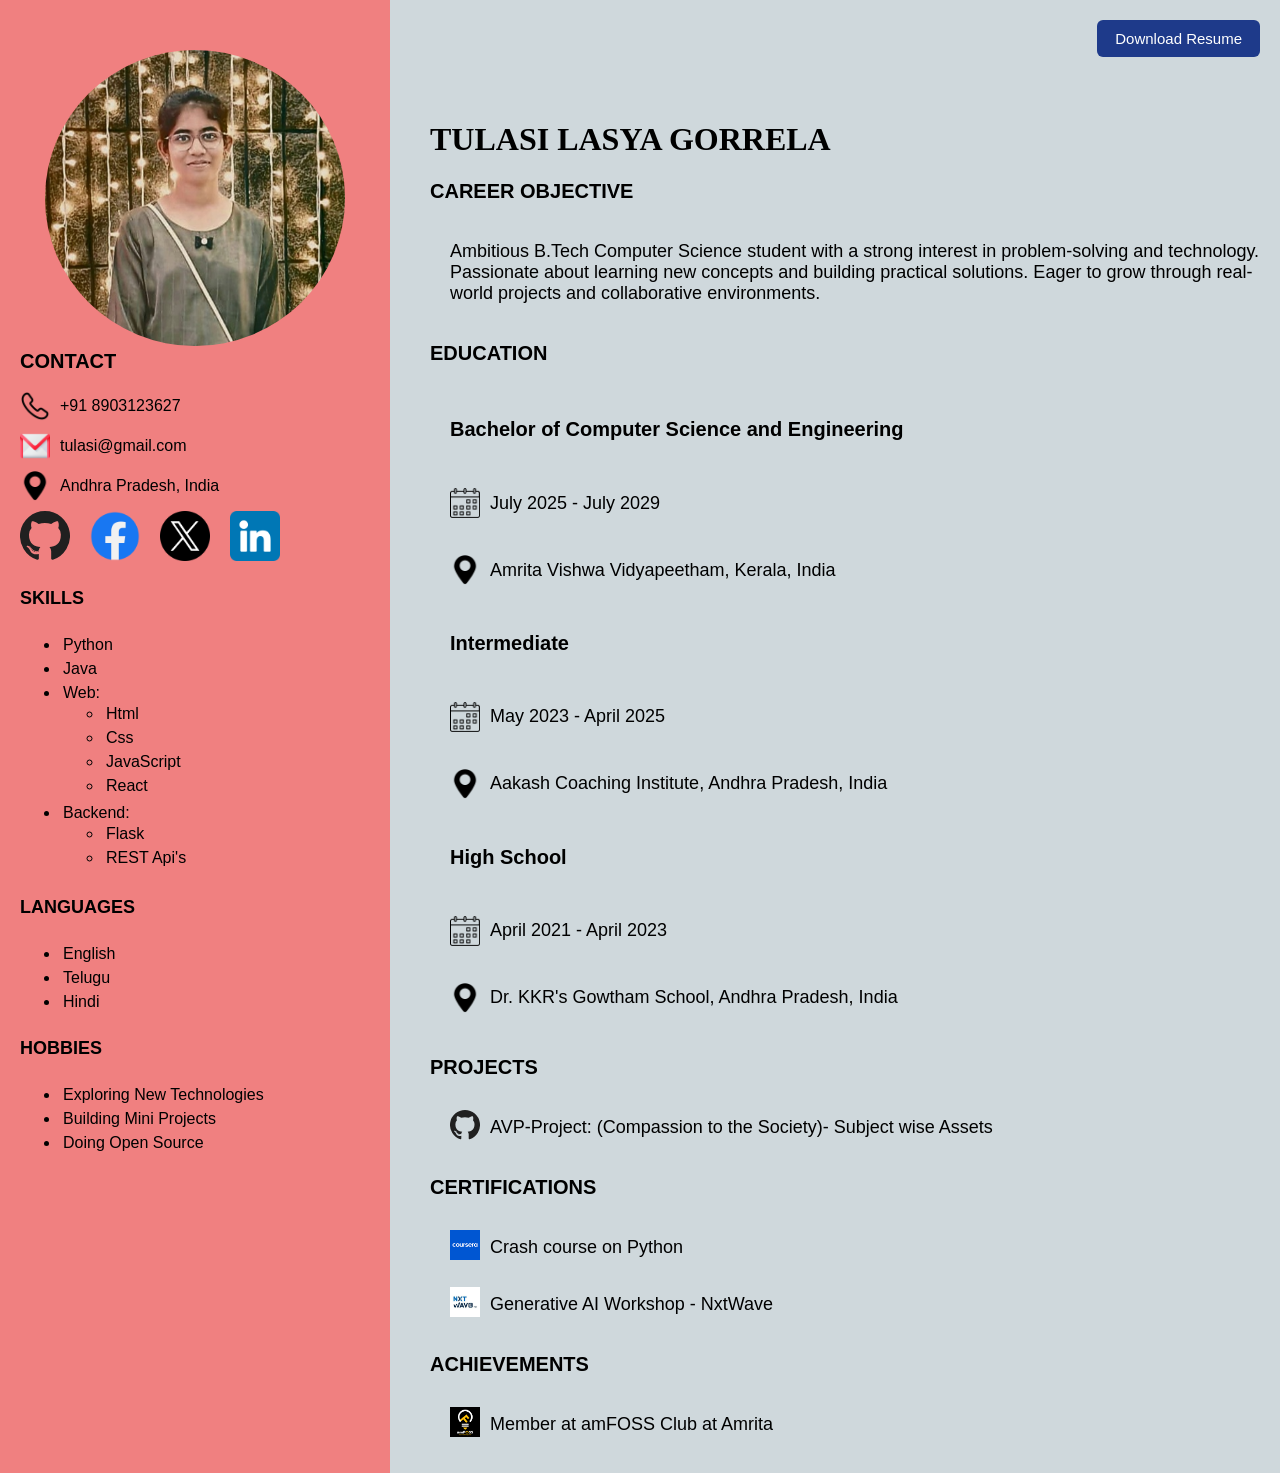
==== index.html @ ac4edabc "added download resume" ====
<!doctype html>
<html lang="en">
  <head>
    <meta charset="UTF-8" />
    <meta name="viewport" content="width=device-width, initial-scale=1.0" />
    <title>Document</title>
    <link rel="stylesheet" href="resume.css" />
  </head>
  <body>
    <a href="assets/Tulasi_Lasya_Gorrela_Resume.pdf" class="download-btn"> Download Resume </a>
    <div class="wrapper">
      <div class="profile-container">
        <div class="circle-container">
          <img class="profile-img" src="assets/image.png" alt="profile img" />
        </div>

        <h4 class="side-heading">CONTACT</h4>
        <br />
        <div class="details">
          <img src="assets/calling.png" width="30" height="30" />
          <p>+91 8903123627</p>
        </div>
        <div class="details">
          <img src="assets/gmail.png" width="30" height="30" />
          <p><a href="mailto:tulasi@gmail.com">tulasi@gmail.com</a></p>
        </div>
        <div class="details">
          <img src="assets/location.png" width="30" height="30" />
          <p>Andhra Pradesh, India</p>
        </div>
        <div class="contact-icons">
          <a href="https://github.com" target="_blank">
            <img src="assets/Orion_github.svg" width="50" height="50" />
          </a>
          <a href="https://www.facebook.com" target="_blank">
            <img src="assets/communication.png" width="50" height="50" />
          </a>
          <a href="https://x.com" target="_blank">
            <img src="assets/twitter.png" width="50" height="50" />
          </a>
          <a
            href="https://www.linkedin.com/in/tulasi-lasya-gorrela-ba954536a/"
            target="_blank"
          >
            <img src="assets/linkedin.png" width="50" height="50" />
          </a>
        </div>
        <div class="lang">
          <h4>SKILLS</h4>
          <ul>
            <li>Python</li>
            <li>Java</li>
            <li>
              Web:
              <ul>
                <li>Html</li>
                <li>Css</li>
                <li>JavaScript</li>
                <li>React</li>
              </ul>
            </li>
            <li>
              Backend:
              <ul>
                <li>Flask</li>
                <li>REST Api's</li>
              </ul>
            </li>
          </ul>
        </div>
        <div class="lang">
          <h4>LANGUAGES</h4>
          <ul>
            <li>English</li>
            <li>Telugu</li>
            <li>Hindi</li>
          </ul>
        </div>
        <div class="lang">
          <h4>HOBBIES</h4>
          <ul>
            <li>Exploring New Technologies</li>
            <li>Building Mini Projects</li>
            <li>Doing Open Source</li>
          </ul>
        </div>
      </div>
      <div class="main">
        <h1>TULASI LASYA GORRELA</h1>
        <h4 class="side-heading">CAREER OBJECTIVE</h4>
        <p class="profile-matter edu-wrap">
          Ambitious B.Tech Computer Science student with a strong interest in
          problem-solving and technology. Passionate about learning new concepts
          and building practical solutions. Eager to grow through real-world
          projects and collaborative environments.
        </p>

        <h4 class="side-heading">EDUCATION</h4>
        <div class="edu-wrap">
          <h5 class="side-head">
            Bachelor of Computer Science and Engineering
          </h5>
          <div class="edu-mat">
            <div class="edu-details">
              <img src="assets/dates.png" width="30" height="30" />
              <p>July 2025 - July 2029</p>
            </div>
            <div class="edu-details">
              <img src="assets/location.png" width="30" height="30" />
              <p>Amrita Vishwa Vidyapeetham, Kerala, India</p>
            </div>
          </div>
          <h5 class="side-head">Intermediate</h5>
          <div class="edu-mat">
            <div class="edu-details">
              <img src="assets/dates.png" width="30" height="30" />
              <p>May 2023 - April 2025</p>
            </div>
            <div class="edu-details">
              <img src="assets/location.png" width="30" height="30" />
              <p>Aakash Coaching Institute, Andhra Pradesh, India</p>
            </div>
          </div>
          <h5 class="side-head">High School</h5>
          <div class="edu-mat">
            <div class="edu-details">
              <img src="assets/dates.png" width="30" height="30" />
              <p>April 2021 - April 2023</p>
            </div>
            <div class="edu-details">
              <img src="assets/location.png" width="30" height="30" />
              <p>Dr. KKR's Gowtham School, Andhra Pradesh, India</p>
            </div>
          </div>
        </div>

        <h4 class="side-heading">PROJECTS</h4>
        <div class="edu-wrap">
          <div class="edu-details">
            <a href="https://github.com/TulasiLasya/AVP-Project" target="_blank"
              ><img src="assets/Orion_github.svg" width="30"
            /></a>
            <p>AVP-Project: (Compassion to the Society)- Subject wise Assets</p>
          </div>
        </div>

        <h4 class="side-heading">CERTIFICATIONS</h4>
        <div class="edu-wrap">
          <div class="edu-details">
            <a
              href="https://www.coursera.org/account/accomplishments/verify/LG9TZ01P80ID"
              target="_blank"
              ><img src="assets/coursera.png" width="30"
            /></a>
            <p>Crash course on Python</p>
          </div>
          <div class="edu-details">
            <a
              href="https://www.linkedin.com/feed/update/urn:li:activity:7409585085257117696/"
              ><img src="assets/nxtwave.jpeg" width="30"
            /></a>
            <p>Generative AI Workshop - NxtWave</p>
          </div>
        </div>

        <h4 class="side-heading">ACHIEVEMENTS</h4>
        <div class="edu-wrap">
        <div class="edu-details">
          <a><img src="assets/amfoss.png" width="30" /></a>
          <p>Member at amFOSS Club at Amrita</p>
          </div>
        </div>
      </div>
    </div>
  </body>
</html>
---- resume.css ----
body {
  margin: 0;
}
.profile-container {
  padding: 20px;
  display: flex;
  flex-direction: column;
  background-color: lightcoral;
  width: 350px;
  max-height: value;
}

.profile-img {
  margin-top: 30px;
  margin-right: auto;
  margin-left: auto;
  width: 300px;
  border-radius: 50%;
  align-self: center;
  padding-right: 25px;
  padding-left: 25px;
}
@media screen and (max-width: 768px) {
  .profile-container {
    width: 90%;
    max-width: 400px;
    margin: 0 auto;
  }

  .profile-container img {
    width: 100%;
    max-width: 300px;
    aspect-ratio: 1/1;
    border-radius: 50%;
    object-fit: cover;
    align-self: center;
    /* padding: 20px; */
  }
}
/* 
.wrapper{
flex-direction:column;
align-items:center;
}

.profile-container{
width:90%;
}

.main{
padding:20px;
} */
.contact-icons {
  display: flex;
  gap: 20px;
}

.side-heading {
  margin: 0px;
  font-size: 20px;
  font-family: arial;
  font-weight: 600;
}

.profile-matter {
  font-family: Arial;
  font-size: 18px;
}
.details {
  display: flex;
  align-items: center;
  margin-bottom: 10px;
  gap: 10px;
}
.details p {
  margin: 0px;
  font-family: arial;
  font-size: 16px;
}
.details p a {
  font-weight: 500;
  font-family: arial;
  text-decoration: none;
  color: black;
  display: block;
}
.lang {
  display: flex;
  margin: 0;
  flex-direction: column;
  font-family: arial;
  font-size: 18px;
}
.lang ul {
  margin: 0;
}
.lang li {
  padding: 3px;
  font-size: 16px;
}

.wrapper {
  display: flex;
  flex-direction: row;
  min-height: 100vh;
  gap: 40px;
  background-color: #cfd8dc;
}
.main {
  padding-top: 100px;
}

.edu-details{
  display: flex;
  flex-direction: row;
  gap:10px;
  align-items: center;
  margin: 0;
  font-size: 18px;
  font-family: arial;
  justify-content:flex-start;
}

.edu-mat{
  display: flex;
  margin-bottom: 10px;
  gap: 10px;
  flex-direction: column;
}

.side-head{
  font-family: arial;
  font-size: 20px;

}

.edu-wrap{
  padding: 20px;
}

.download-btn{
  position:absolute;
  top: 20px;
  right: 20px;
  background-color: #1E3A8A;
  color: white;
  padding: 10px 18px;
  text-decoration: none;
  border-radius: 6px;
  font-family: Arial;
  font-size: 15px;
}

.download-btn:hover{
  background-color: #2563EB;
}
/* .circle-container{
    width:200px;
    height: 200px;
    border-radius: 50%;
    overflow: hidden;
    background-color: white;
} */

/* .circle-container img{

    width: 100%;
    height: 100%;
    object-fit:fill;
    object-position: center;
} */
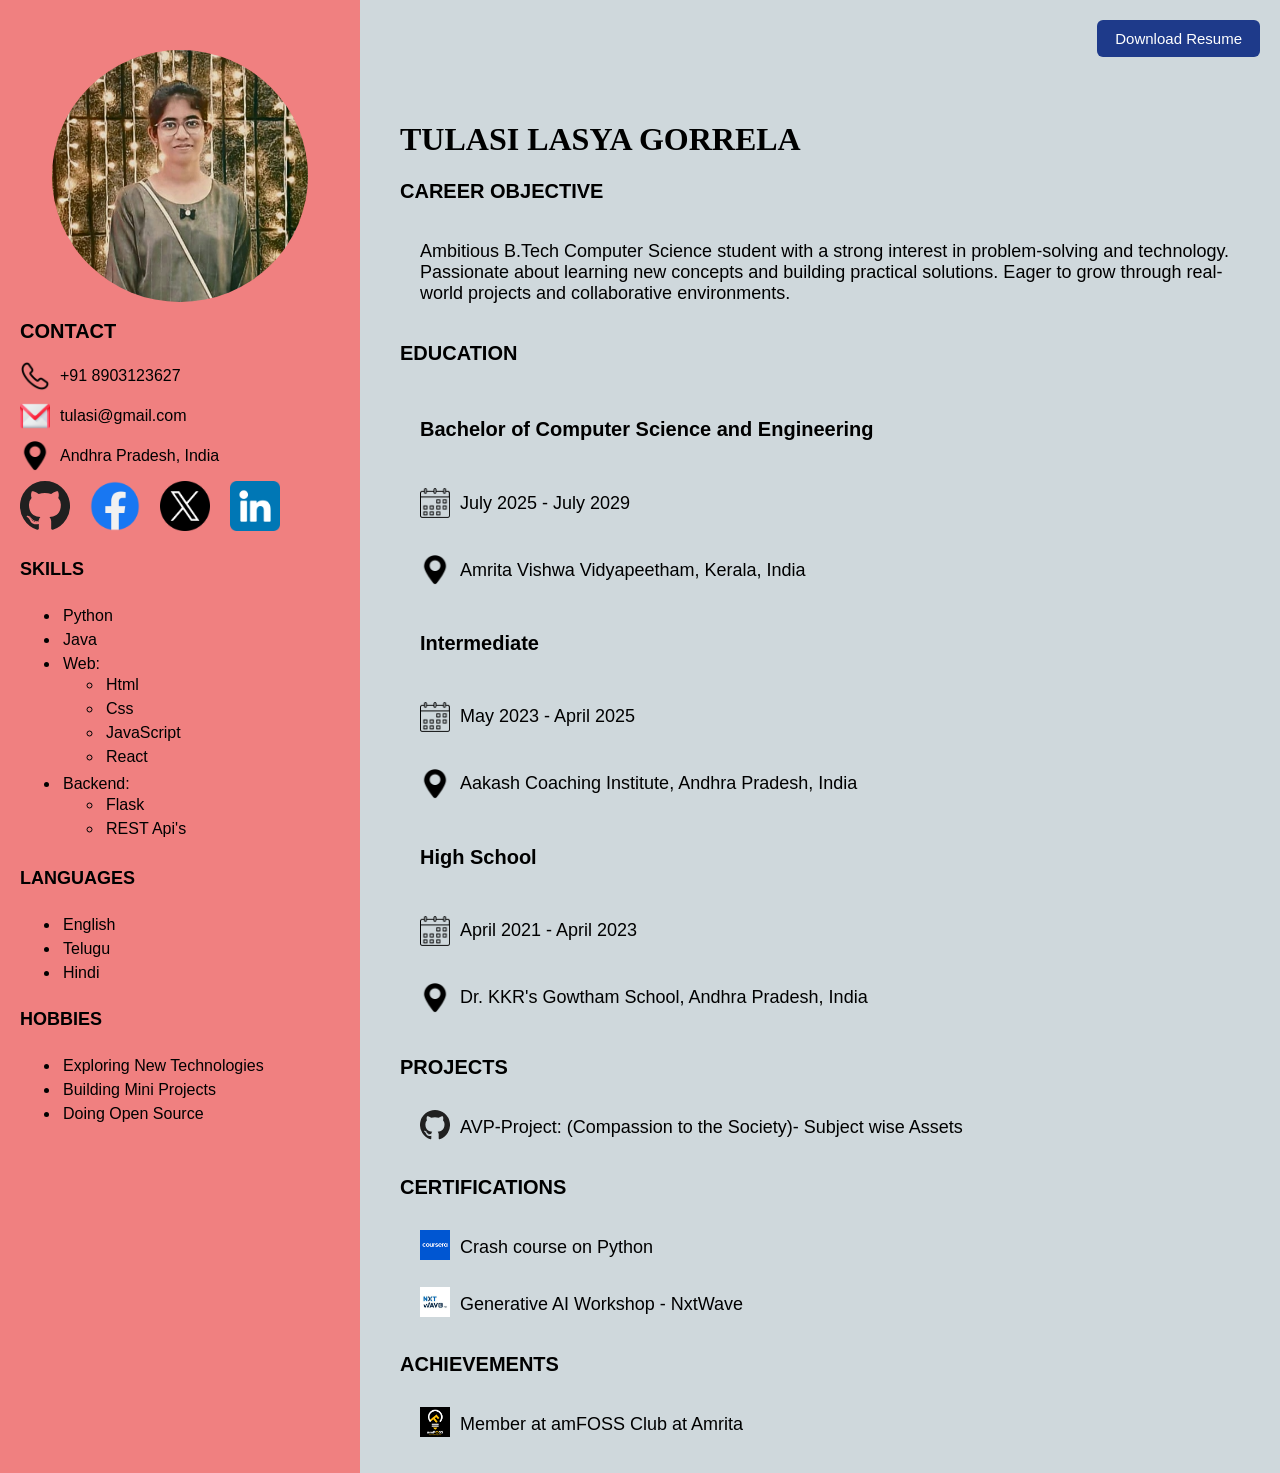
==== commit 80a72530: "made responsive" ====
--- a/index.html
+++ b/index.html
@@ -3,17 +3,20 @@
   <head>
     <meta charset="UTF-8" />
     <meta name="viewport" content="width=device-width, initial-scale=1.0" />
-    <title>Document</title>
+    <title>Tulasi Lasya Resume</title>
     <link rel="stylesheet" href="resume.css" />
   </head>
   <body>
-    <a href="assets/Tulasi_Lasya_Gorrela_Resume.pdf" class="download-btn"> Download Resume </a>
+    <a href="assets/Tulasi_Lasya_Gorrela_Resume.pdf" class="download-btn">
+      Download Resume
+    </a>
     <div class="wrapper">
       <div class="profile-container">
         <div class="circle-container">
           <img class="profile-img" src="assets/image.png" alt="profile img" />
         </div>
-
+        <h2 class="name-mobile">TULASI LASYA GORRELA</h2>
+        <br>
         <h4 class="side-heading">CONTACT</h4>
         <br />
         <div class="details">
@@ -86,7 +89,7 @@
         </div>
       </div>
       <div class="main">
-        <h1>TULASI LASYA GORRELA</h1>
+        <h1 class="name-desktop">TULASI LASYA GORRELA</h1>
         <h4 class="side-heading">CAREER OBJECTIVE</h4>
         <p class="profile-matter edu-wrap">
           Ambitious B.Tech Computer Science student with a strong interest in
@@ -165,9 +168,9 @@
 
         <h4 class="side-heading">ACHIEVEMENTS</h4>
         <div class="edu-wrap">
-        <div class="edu-details">
-          <a><img src="assets/amfoss.png" width="30" /></a>
-          <p>Member at amFOSS Club at Amrita</p>
+          <div class="edu-details">
+            <a><img src="assets/amfoss.png" width="30" /></a>
+            <p>Member at amFOSS Club at Amrita</p>
           </div>
         </div>
       </div>
--- a/resume.css
+++ b/resume.css
@@ -6,53 +6,32 @@
   display: flex;
   flex-direction: column;
   background-color: lightcoral;
-  width: 350px;
+  width: 25%;
   max-height: value;
+  min-width: 260px;
+  max-width: 320px;
 }
 
 .profile-img {
   margin-top: 30px;
-  margin-right: auto;
-  margin-left: auto;
-  width: 300px;
+  width: 80%;
+  max-width: 260px;
   border-radius: 50%;
   align-self: center;
-  padding-right: 25px;
-  padding-left: 25px;
-}
-@media screen and (max-width: 768px) {
-  .profile-container {
-    width: 90%;
-    max-width: 400px;
-    margin: 0 auto;
-  }
-
-  .profile-container img {
-    width: 100%;
-    max-width: 300px;
-    aspect-ratio: 1/1;
-    border-radius: 50%;
-    object-fit: cover;
-    align-self: center;
-    /* padding: 20px; */
-  }
-}
-/* 
-.wrapper{
-flex-direction:column;
-align-items:center;
+  display: block;
+  margin-left: auto;
+  margin-right: auto;
 }
 
-.profile-container{
-width:90%;
+.circle-container {
+  display: flex;
+  justify-content: center;
 }
 
-.main{
-padding:20px;
-} */
 .contact-icons {
   display: flex;
   gap: 20px;
+  flex-wrap: wrap;
 }
 
 .side-heading {
@@ -107,42 +86,43 @@
   background-color: #cfd8dc;
 }
 .main {
+  flex: 1;
+  padding-right: 20px;
   padding-top: 100px;
 }
 
-.edu-details{
+.edu-details {
   display: flex;
   flex-direction: row;
-  gap:10px;
+  gap: 10px;
   align-items: center;
   margin: 0;
   font-size: 18px;
   font-family: arial;
-  justify-content:flex-start;
+  justify-content: flex-start;
 }
 
-.edu-mat{
+.edu-mat {
   display: flex;
   margin-bottom: 10px;
   gap: 10px;
   flex-direction: column;
 }
 
-.side-head{
+.side-head {
   font-family: arial;
   font-size: 20px;
-
 }
 
-.edu-wrap{
+.edu-wrap {
   padding: 20px;
 }
 
-.download-btn{
-  position:absolute;
+.download-btn {
+  position: absolute;
   top: 20px;
   right: 20px;
-  background-color: #1E3A8A;
+  background-color: #1e3a8a;
   color: white;
   padding: 10px 18px;
   text-decoration: none;
@@ -151,21 +131,47 @@
   font-size: 15px;
 }
 
-.download-btn:hover{
-  background-color: #2563EB;
+.download-btn:hover {
+  background-color: #2563eb;
 }
-/* .circle-container{
-    width:200px;
-    height: 200px;
-    border-radius: 50%;
-    overflow: hidden;
-    background-color: white;
-} */
 
-/* .circle-container img{
+.name-mobile {
+  display: none;
+}
 
-    width: 100%;
-    height: 100%;
-    object-fit:fill;
-    object-position: center;
-} */
+.name-desktop {
+  display: block;
+}
+@media screen and (max-width: 768px) {
+  .download-btn {
+    font-size: 13px;
+    padding: 8px 14px;
+  }
+  .wrapper {
+    flex-direction: column;
+    gap: 20px;
+  }
+  .main {
+    padding: 20px;
+    padding-top: 80px;
+  }
+  .profile-container {
+    width: 90%;
+    max-width: 400px;
+    margin: 0 auto;
+  }
+  .name-desktop {
+    display: none;
+  }
+
+  .name-mobile {
+    display: block;
+    text-align: center;
+    font-size: 22px;
+    margin-top: 10px;
+  }
+}
+img {
+  max-width: 100%;
+  height: auto;
+}
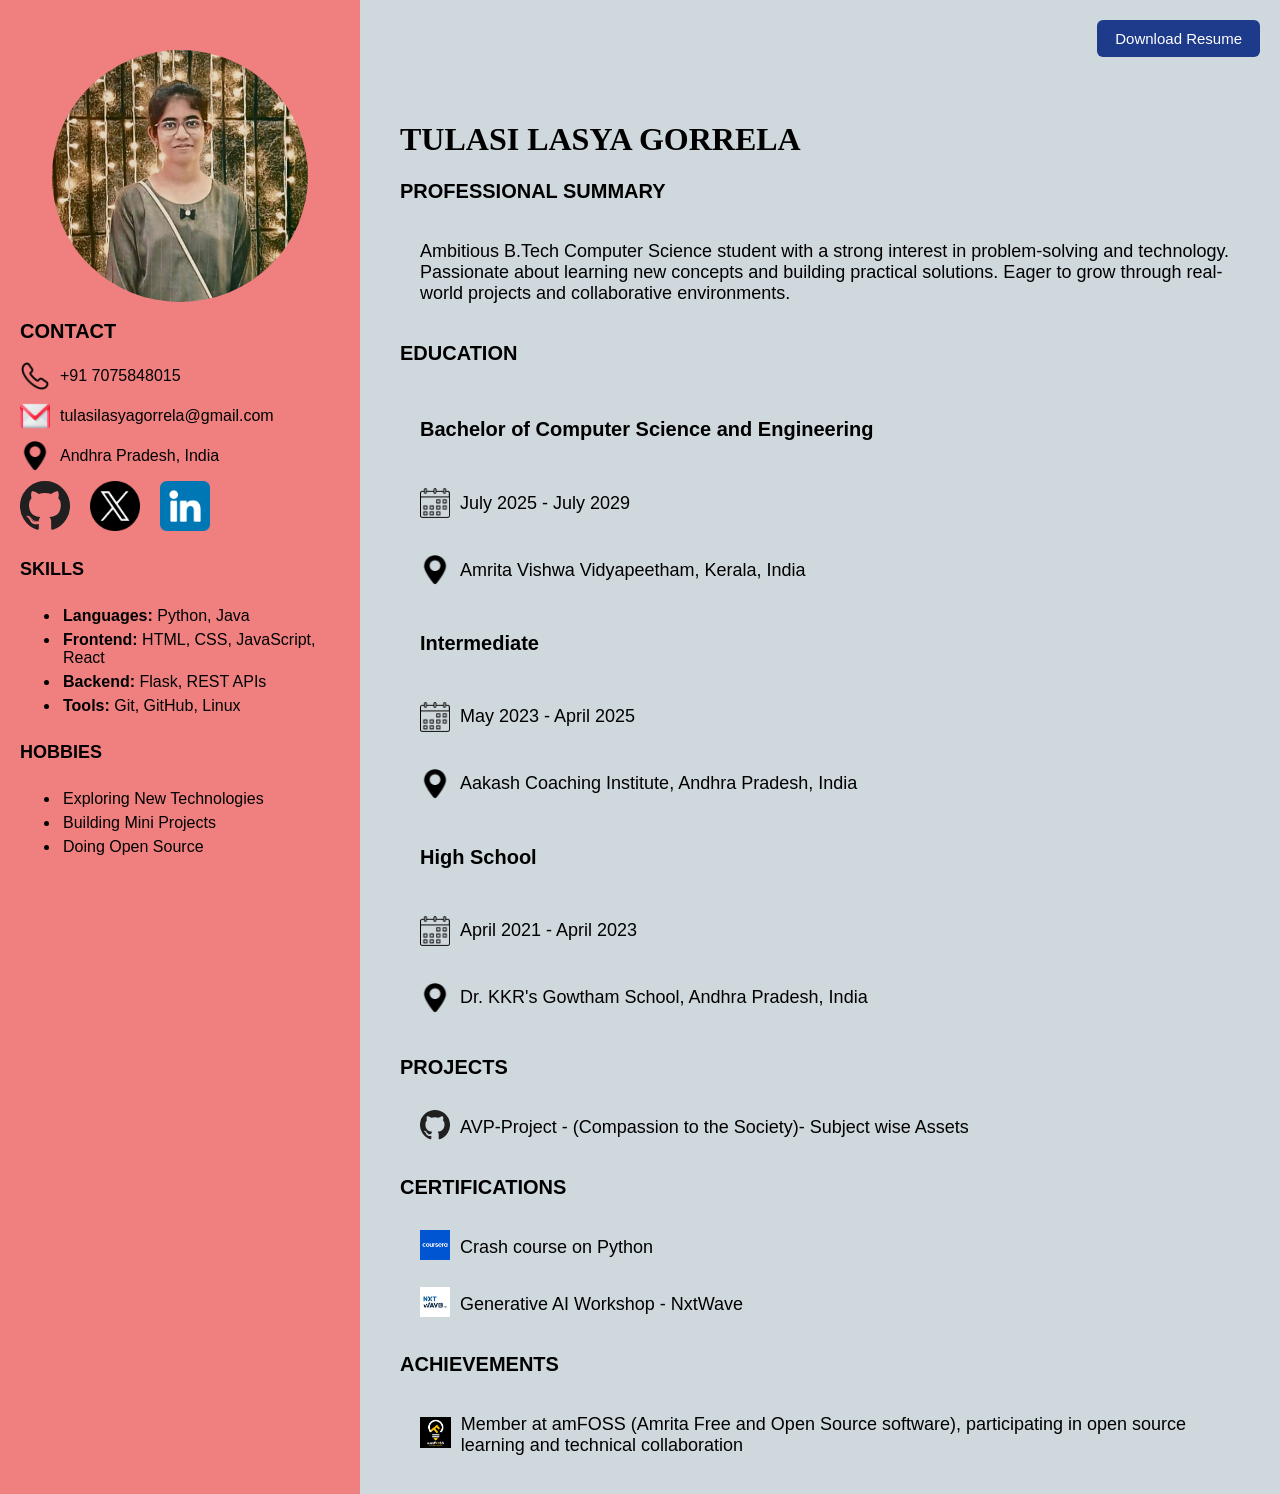
==== commit 3e86325e: "added details" ====
--- a/index.html
+++ b/index.html
@@ -16,29 +16,33 @@
           <img class="profile-img" src="assets/image.png" alt="profile img" />
         </div>
         <h2 class="name-mobile">TULASI LASYA GORRELA</h2>
-        <br>
+        <br />
         <h4 class="side-heading">CONTACT</h4>
         <br />
         <div class="details">
           <img src="assets/calling.png" width="30" height="30" />
-          <p>+91 8903123627</p>
+          <p>+91 7075848015</p>
         </div>
         <div class="details">
           <img src="assets/gmail.png" width="30" height="30" />
-          <p><a href="mailto:tulasi@gmail.com">tulasi@gmail.com</a></p>
+          <p>
+            <a href="mailto:tulasilasyagorrela@gmail.com"
+              >tulasilasyagorrela@gmail.com</a
+            >
+          </p>
         </div>
         <div class="details">
           <img src="assets/location.png" width="30" height="30" />
           <p>Andhra Pradesh, India</p>
         </div>
         <div class="contact-icons">
-          <a href="https://github.com" target="_blank">
+          <a href="https://github.com/TulasiLasya" target="_blank">
             <img src="assets/Orion_github.svg" width="50" height="50" />
           </a>
-          <a href="https://www.facebook.com" target="_blank">
+          <!-- <a href="https://www.facebook.com" target="_blank">
             <img src="assets/communication.png" width="50" height="50" />
-          </a>
-          <a href="https://x.com" target="_blank">
+          </a> -->
+          <a href="https://x.com/TulasiLasya301" target="_blank">
             <img src="assets/twitter.png" width="50" height="50" />
           </a>
           <a
@@ -49,7 +53,7 @@
           </a>
         </div>
         <div class="lang">
-          <h4>SKILLS</h4>
+          <!-- <h4>SKILLS</h4>
           <ul>
             <li>Python</li>
             <li>Java</li>
@@ -77,6 +81,14 @@
             <li>English</li>
             <li>Telugu</li>
             <li>Hindi</li>
+          </ul> -->
+          <h4>SKILLS</h4>
+
+          <ul>
+            <li><strong>Languages:</strong> Python, Java</li>
+            <li><strong>Frontend:</strong> HTML, CSS, JavaScript, React</li>
+            <li><strong>Backend:</strong> Flask, REST APIs</li>
+            <li><strong>Tools:</strong> Git, GitHub, Linux</li>
           </ul>
         </div>
         <div class="lang">
@@ -90,13 +102,17 @@
       </div>
       <div class="main">
         <h1 class="name-desktop">TULASI LASYA GORRELA</h1>
-        <h4 class="side-heading">CAREER OBJECTIVE</h4>
+        <h4 class="side-heading">PROFESSIONAL SUMMARY</h4>
         <p class="profile-matter edu-wrap">
           Ambitious B.Tech Computer Science student with a strong interest in
           problem-solving and technology. Passionate about learning new concepts
           and building practical solutions. Eager to grow through real-world
           projects and collaborative environments.
         </p>
+        <!-- Computer Science undergraduate at Amrita Vishwa Vidyapeetham with
+interests in software development, open source, and web technologies.
+Skilled in Python, Java, and JavaScript with experience building web
+applications and collaborating in technical communities. -->
 
         <h4 class="side-heading">EDUCATION</h4>
         <div class="edu-wrap">
@@ -143,7 +159,7 @@
             <a href="https://github.com/TulasiLasya/AVP-Project" target="_blank"
               ><img src="assets/Orion_github.svg" width="30"
             /></a>
-            <p>AVP-Project: (Compassion to the Society)- Subject wise Assets</p>
+            <p>AVP-Project - (Compassion to the Society)- Subject wise Assets</p>
           </div>
         </div>
 
@@ -169,8 +185,8 @@
         <h4 class="side-heading">ACHIEVEMENTS</h4>
         <div class="edu-wrap">
           <div class="edu-details">
-            <a><img src="assets/amfoss.png" width="30" /></a>
-            <p>Member at amFOSS Club at Amrita</p>
+            <a><img src="assets/amfoss.png" width="40" /></a>
+            <p>Member at amFOSS (Amrita Free and Open Source software), participating in open source learning and technical collaboration</p>
           </div>
         </div>
       </div>
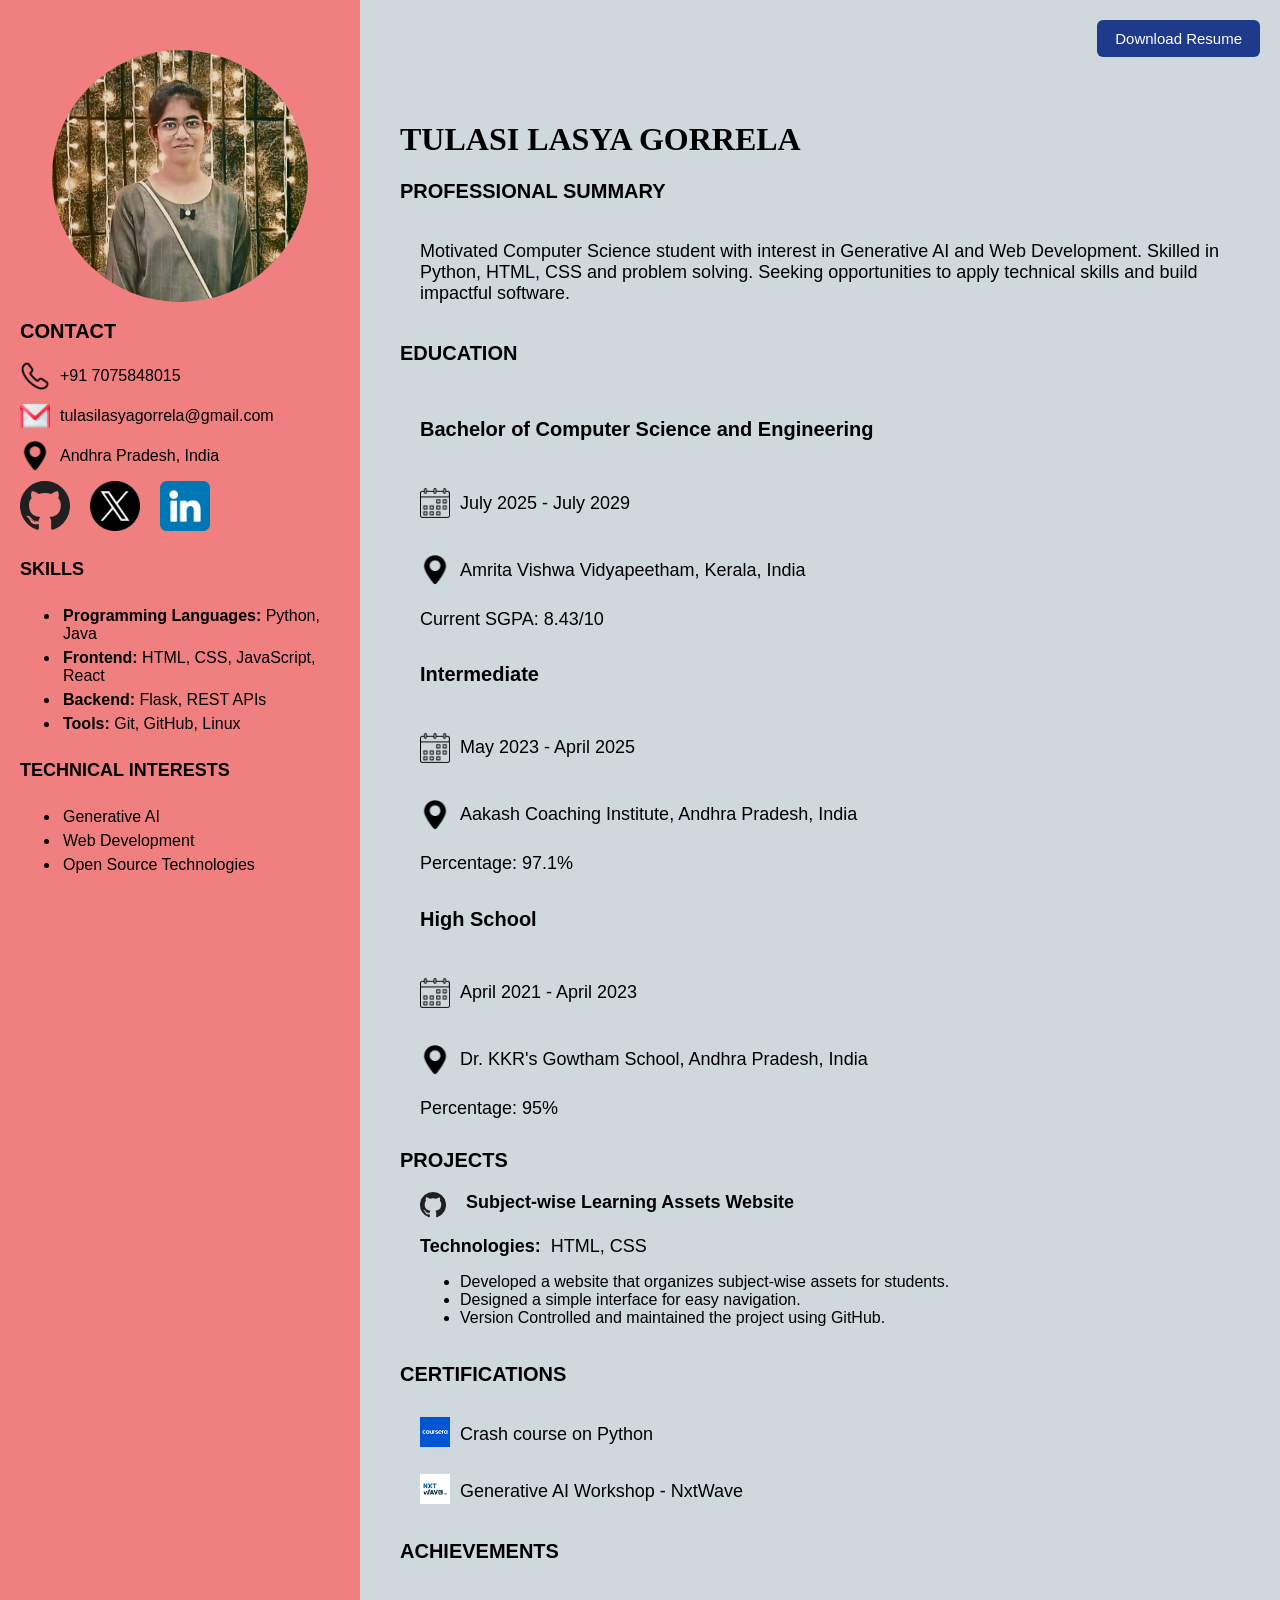
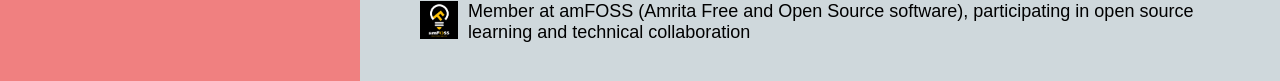
==== commit 90e17fd1: "made changes in project and css" ====
--- a/index.html
+++ b/index.html
@@ -7,7 +7,7 @@
     <link rel="stylesheet" href="resume.css" />
   </head>
   <body>
-    <a href="assets/Tulasi_Lasya_Gorrela_Resume.pdf" class="download-btn">
+    <a href="assets/Tulasi Lasya Resume.pdf" class="download-btn">
       Download Resume
     </a>
     <div class="wrapper">
@@ -53,50 +53,21 @@
           </a>
         </div>
         <div class="lang">
-          <!-- <h4>SKILLS</h4>
-          <ul>
-            <li>Python</li>
-            <li>Java</li>
-            <li>
-              Web:
-              <ul>
-                <li>Html</li>
-                <li>Css</li>
-                <li>JavaScript</li>
-                <li>React</li>
-              </ul>
-            </li>
-            <li>
-              Backend:
-              <ul>
-                <li>Flask</li>
-                <li>REST Api's</li>
-              </ul>
-            </li>
-          </ul>
-        </div>
-        <div class="lang">
-          <h4>LANGUAGES</h4>
-          <ul>
-            <li>English</li>
-            <li>Telugu</li>
-            <li>Hindi</li>
-          </ul> -->
           <h4>SKILLS</h4>
 
           <ul>
-            <li><strong>Languages:</strong> Python, Java</li>
+            <li><strong>Programming Languages:</strong> Python, Java</li>
             <li><strong>Frontend:</strong> HTML, CSS, JavaScript, React</li>
             <li><strong>Backend:</strong> Flask, REST APIs</li>
             <li><strong>Tools:</strong> Git, GitHub, Linux</li>
           </ul>
         </div>
         <div class="lang">
-          <h4>HOBBIES</h4>
+          <h4>TECHNICAL INTERESTS</h4>
           <ul>
-            <li>Exploring New Technologies</li>
-            <li>Building Mini Projects</li>
-            <li>Doing Open Source</li>
+            <li>Generative AI</li>
+            <li>Web Development</li>
+            <li>Open Source Technologies</li>
           </ul>
         </div>
       </div>
@@ -104,10 +75,10 @@
         <h1 class="name-desktop">TULASI LASYA GORRELA</h1>
         <h4 class="side-heading">PROFESSIONAL SUMMARY</h4>
         <p class="profile-matter edu-wrap">
-          Ambitious B.Tech Computer Science student with a strong interest in
-          problem-solving and technology. Passionate about learning new concepts
-          and building practical solutions. Eager to grow through real-world
-          projects and collaborative environments.
+          Motivated Computer Science student with interest in Generative AI and
+          Web Development. Skilled in Python, HTML, CSS and problem solving.
+          Seeking opportunities to apply technical skills and build impactful
+          software.
         </p>
         <!-- Computer Science undergraduate at Amrita Vishwa Vidyapeetham with
 interests in software development, open source, and web technologies.
@@ -128,6 +99,7 @@
               <img src="assets/location.png" width="30" height="30" />
               <p>Amrita Vishwa Vidyapeetham, Kerala, India</p>
             </div>
+            <p class="edu-details">Current SGPA: 8.43/10</p>
           </div>
           <h5 class="side-head">Intermediate</h5>
           <div class="edu-mat">
@@ -139,6 +111,7 @@
               <img src="assets/location.png" width="30" height="30" />
               <p>Aakash Coaching Institute, Andhra Pradesh, India</p>
             </div>
+            <p class="edu-details">Percentage: 97.1%</p>
           </div>
           <h5 class="side-head">High School</h5>
           <div class="edu-mat">
@@ -150,17 +123,35 @@
               <img src="assets/location.png" width="30" height="30" />
               <p>Dr. KKR's Gowtham School, Andhra Pradesh, India</p>
             </div>
+            <p class="edu-details">Percentage: 95%</p>
           </div>
         </div>
 
         <h4 class="side-heading">PROJECTS</h4>
+
         <div class="edu-wrap">
-          <div class="edu-details">
-            <a href="https://github.com/TulasiLasya/AVP-Project" target="_blank"
-              ><img src="assets/Orion_github.svg" width="30"
-            /></a>
-            <p>AVP-Project - (Compassion to the Society)- Subject wise Assets</p>
+          <div class="proj-details">
+            <a
+              href="https://github.com/TulasiLasya/AVP-Project"
+              target="_blank"
+            >
+              <img src="assets/Orion_github.svg" width="26" />Subject-wise
+              Learning Assets Website
+            </a>
           </div>
+          <br />
+          <p class="project-tech edu-details">
+            <strong>Technologies:</strong> HTML, CSS
+          </p>
+
+          <ul class="proj-ul">
+            <li>
+              Developed a website that organizes subject-wise assets for
+              students.
+            </li>
+            <li>Designed a simple interface for easy navigation.</li>
+            <li>Version Controlled and maintained the project using GitHub.</li>
+          </ul>
         </div>
 
         <h4 class="side-heading">CERTIFICATIONS</h4>
@@ -185,8 +176,11 @@
         <h4 class="side-heading">ACHIEVEMENTS</h4>
         <div class="edu-wrap">
           <div class="edu-details">
-            <a><img src="assets/amfoss.png" width="40" /></a>
-            <p>Member at amFOSS (Amrita Free and Open Source software), participating in open source learning and technical collaboration</p>
+            <a><img src="assets/amfoss.png" width="50" /></a>
+            <p>
+              Member at amFOSS (Amrita Free and Open Source software),
+              participating in open source learning and technical collaboration
+            </p>
           </div>
         </div>
       </div>
--- a/resume.css
+++ b/resume.css
@@ -1,177 +1,233 @@
-body {
-  margin: 0;
-}
-.profile-container {
-  padding: 20px;
-  display: flex;
-  flex-direction: column;
-  background-color: lightcoral;
-  width: 25%;
-  max-height: value;
-  min-width: 260px;
-  max-width: 320px;
-}
-
-.profile-img {
-  margin-top: 30px;
-  width: 80%;
-  max-width: 260px;
-  border-radius: 50%;
-  align-self: center;
-  display: block;
-  margin-left: auto;
-  margin-right: auto;
-}
-
-.circle-container {
-  display: flex;
-  justify-content: center;
-}
-
-.contact-icons {
-  display: flex;
-  gap: 20px;
-  flex-wrap: wrap;
-}
-
-.side-heading {
-  margin: 0px;
-  font-size: 20px;
-  font-family: arial;
-  font-weight: 600;
-}
-
-.profile-matter {
-  font-family: Arial;
-  font-size: 18px;
-}
-.details {
-  display: flex;
-  align-items: center;
-  margin-bottom: 10px;
-  gap: 10px;
-}
-.details p {
-  margin: 0px;
-  font-family: arial;
-  font-size: 16px;
-}
-.details p a {
-  font-weight: 500;
-  font-family: arial;
-  text-decoration: none;
-  color: black;
-  display: block;
-}
-.lang {
-  display: flex;
-  margin: 0;
-  flex-direction: column;
-  font-family: arial;
-  font-size: 18px;
-}
-.lang ul {
-  margin: 0;
-}
-.lang li {
-  padding: 3px;
-  font-size: 16px;
-}
-
-.wrapper {
-  display: flex;
-  flex-direction: row;
-  min-height: 100vh;
-  gap: 40px;
-  background-color: #cfd8dc;
-}
-.main {
-  flex: 1;
-  padding-right: 20px;
-  padding-top: 100px;
-}
-
-.edu-details {
-  display: flex;
-  flex-direction: row;
-  gap: 10px;
-  align-items: center;
-  margin: 0;
-  font-size: 18px;
-  font-family: arial;
-  justify-content: flex-start;
-}
-
-.edu-mat {
-  display: flex;
-  margin-bottom: 10px;
-  gap: 10px;
-  flex-direction: column;
-}
-
-.side-head {
-  font-family: arial;
-  font-size: 20px;
-}
-
-.edu-wrap {
-  padding: 20px;
-}
-
-.download-btn {
-  position: absolute;
-  top: 20px;
-  right: 20px;
-  background-color: #1e3a8a;
-  color: white;
-  padding: 10px 18px;
-  text-decoration: none;
-  border-radius: 6px;
-  font-family: Arial;
-  font-size: 15px;
-}
-
-.download-btn:hover {
-  background-color: #2563eb;
-}
-
-.name-mobile {
-  display: none;
-}
-
-.name-desktop {
-  display: block;
-}
-@media screen and (max-width: 768px) {
-  .download-btn {
-    font-size: 13px;
-    padding: 8px 14px;
-  }
-  .wrapper {
-    flex-direction: column;
-    gap: 20px;
-  }
-  .main {
-    padding: 20px;
-    padding-top: 80px;
-  }
-  .profile-container {
-    width: 90%;
-    max-width: 400px;
-    margin: 0 auto;
-  }
-  .name-desktop {
-    display: none;
-  }
-
-  .name-mobile {
-    display: block;
-    text-align: center;
-    font-size: 22px;
-    margin-top: 10px;
-  }
-}
-img {
-  max-width: 100%;
-  height: auto;
-}
+body{
+  margin:0;
+}
+
+/* layout */
+
+.wrapper{
+  display:flex;
+  flex-direction:row;
+  min-height:100vh;
+  gap:40px;
+  background-color:#cfd8dc;
+}
+
+.main{
+  flex:1;
+  padding-right:20px;
+  padding-top:100px;
+}
+
+/* profile section */
+
+.profile-container{
+  padding:20px;
+  display:flex;
+  flex-direction:column;
+  background-color:lightcoral;
+  width:25%;
+  min-width:260px;
+  max-width:320px;
+  max-height:none;
+}
+
+.circle-container{
+  display:flex;
+  justify-content:center;
+}
+
+.profile-img{
+  margin-top:30px;
+  width:80%;
+  max-width:260px;
+  border-radius:50%;
+  align-self:center;
+  display:block;
+  margin-left:auto;
+  margin-right:auto;
+}
+
+/* names */
+
+.name-desktop{
+  display:block;
+}
+
+.name-mobile{
+  display:none;
+}
+
+/* headings */
+
+.side-heading{
+  margin:0;
+  font-size:20px;
+  font-family:arial;
+  font-weight:600;
+}
+
+.side-head{
+  font-family:arial;
+  font-size:20px;
+}
+
+/* contact */
+
+.details{
+  display:flex;
+  align-items:center;
+  margin-bottom:10px;
+  gap:10px;
+}
+
+.details p{
+  margin:0;
+  font-family:arial;
+  font-size:16px;
+}
+
+.details p a{
+  font-weight:500;
+  font-family:arial;
+  text-decoration:none;
+  color:black;
+  display:block;
+}
+
+/* social icons */
+
+.contact-icons{
+  display:flex;
+  gap:20px;
+  flex-wrap:wrap;
+}
+
+/* skills and interests */
+
+.lang{
+  display:flex;
+  margin:0;
+  flex-direction:column;
+  font-family:arial;
+  font-size:18px;
+}
+
+.lang ul{
+  margin:0;
+}
+
+.lang li{
+  padding:3px;
+  font-size:16px;
+}
+
+/* text */
+
+.profile-matter{
+  font-family:Arial;
+  font-size:18px;
+}
+
+/* education */
+
+.edu-wrap{
+  padding:20px;
+}
+
+.edu-mat{
+  display:flex;
+  margin-bottom:10px;
+  gap:10px;
+  flex-direction:column;
+}
+
+.edu-details{
+  display:flex;
+  flex-direction:row;
+  gap:10px;
+  align-items:center;
+  margin:0;
+  font-size:18px;
+  font-family:arial;
+  justify-content:flex-start;
+}
+
+/* project */
+
+.proj-details a{
+  color:black;
+  text-decoration:none;
+  display:flex;
+  gap:20px;
+  font-family:arial;
+  font-size:18px;
+  font-weight:600;
+}
+
+.proj-ul{
+  font-family:arial;
+  font-size:16px;
+}
+
+/* download button */
+
+.download-btn{
+  position:absolute;
+  top:20px;
+  right:20px;
+  background-color:#1e3a8a;
+  color:white;
+  padding:10px 18px;
+  text-decoration:none;
+  border-radius:6px;
+  font-family:Arial;
+  font-size:15px;
+}
+
+.download-btn:hover{
+  background-color:#2563eb;
+}
+
+/* images */
+
+img{
+  max-width:100%;
+  height:auto;
+}
+
+/* responsive */
+
+@media screen and (max-width:768px){
+
+  .download-btn{
+    font-size:13px;
+    padding:8px 14px;
+  }
+
+  .wrapper{
+    flex-direction:column;
+    gap:20px;
+  }
+
+  .main{
+    padding:20px;
+    padding-top:80px;
+  }
+
+  .profile-container{
+    width:90%;
+    max-width:400px;
+    margin:0 auto;
+  }
+
+  .name-desktop{
+    display:none;
+  }
+
+  .name-mobile{
+    display:block;
+    text-align:center;
+    font-size:22px;
+    margin-top:10px;
+  }
+}
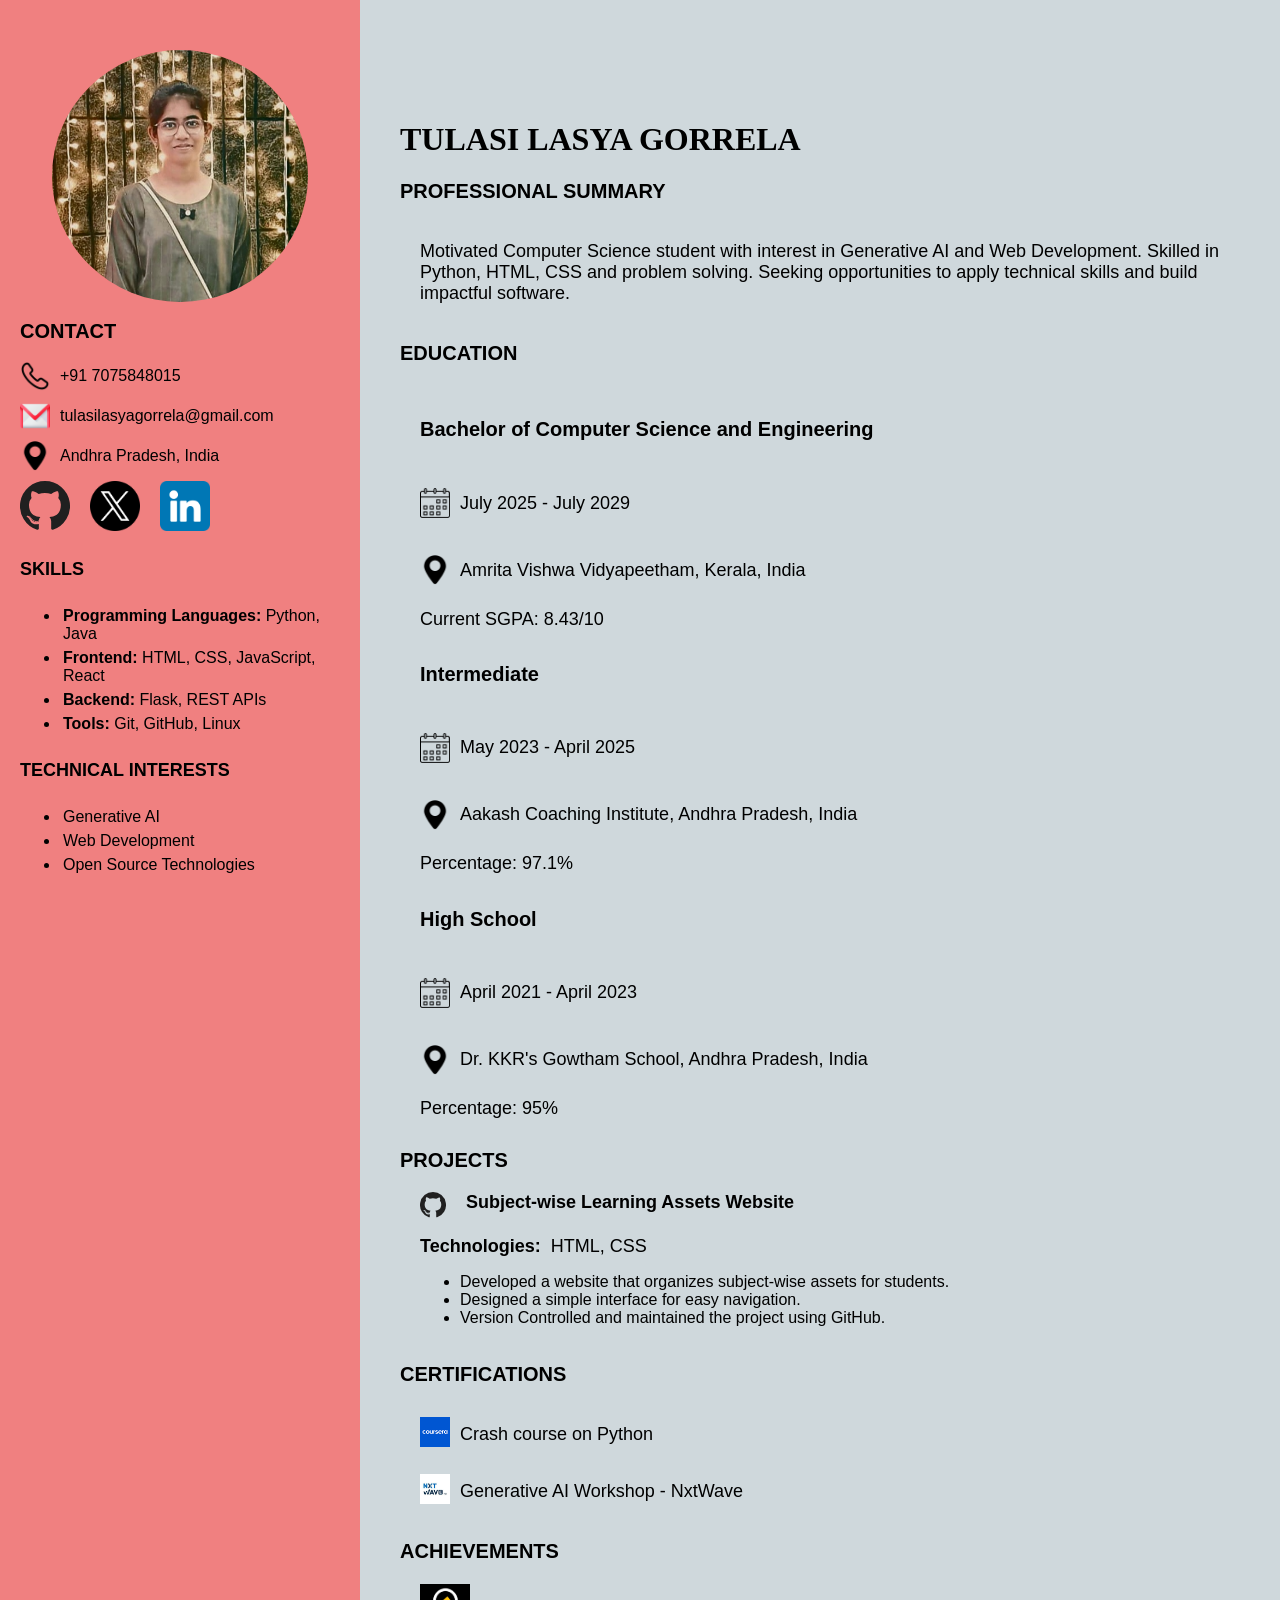
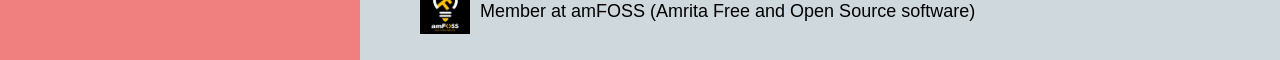
==== commit 032425eb: "removed download option" ====
--- a/index.html
+++ b/index.html
@@ -7,9 +7,6 @@
     <link rel="stylesheet" href="resume.css" />
   </head>
   <body>
-    <a href="assets/Tulasi Lasya Resume.pdf" class="download-btn">
-      Download Resume
-    </a>
     <div class="wrapper">
       <div class="profile-container">
         <div class="circle-container">
@@ -39,9 +36,6 @@
           <a href="https://github.com/TulasiLasya" target="_blank">
             <img src="assets/Orion_github.svg" width="50" height="50" />
           </a>
-          <!-- <a href="https://www.facebook.com" target="_blank">
-            <img src="assets/communication.png" width="50" height="50" />
-          </a> -->
           <a href="https://x.com/TulasiLasya301" target="_blank">
             <img src="assets/twitter.png" width="50" height="50" />
           </a>
@@ -80,10 +74,6 @@
           Seeking opportunities to apply technical skills and build impactful
           software.
         </p>
-        <!-- Computer Science undergraduate at Amrita Vishwa Vidyapeetham with
-interests in software development, open source, and web technologies.
-Skilled in Python, Java, and JavaScript with experience building web
-applications and collaborating in technical communities. -->
 
         <h4 class="side-heading">EDUCATION</h4>
         <div class="edu-wrap">
@@ -178,8 +168,7 @@
           <div class="edu-details">
             <a><img src="assets/amfoss.png" width="50" /></a>
             <p>
-              Member at amFOSS (Amrita Free and Open Source software),
-              participating in open source learning and technical collaboration
+              Member at amFOSS (Amrita Free and Open Source software)
             </p>
           </div>
         </div>
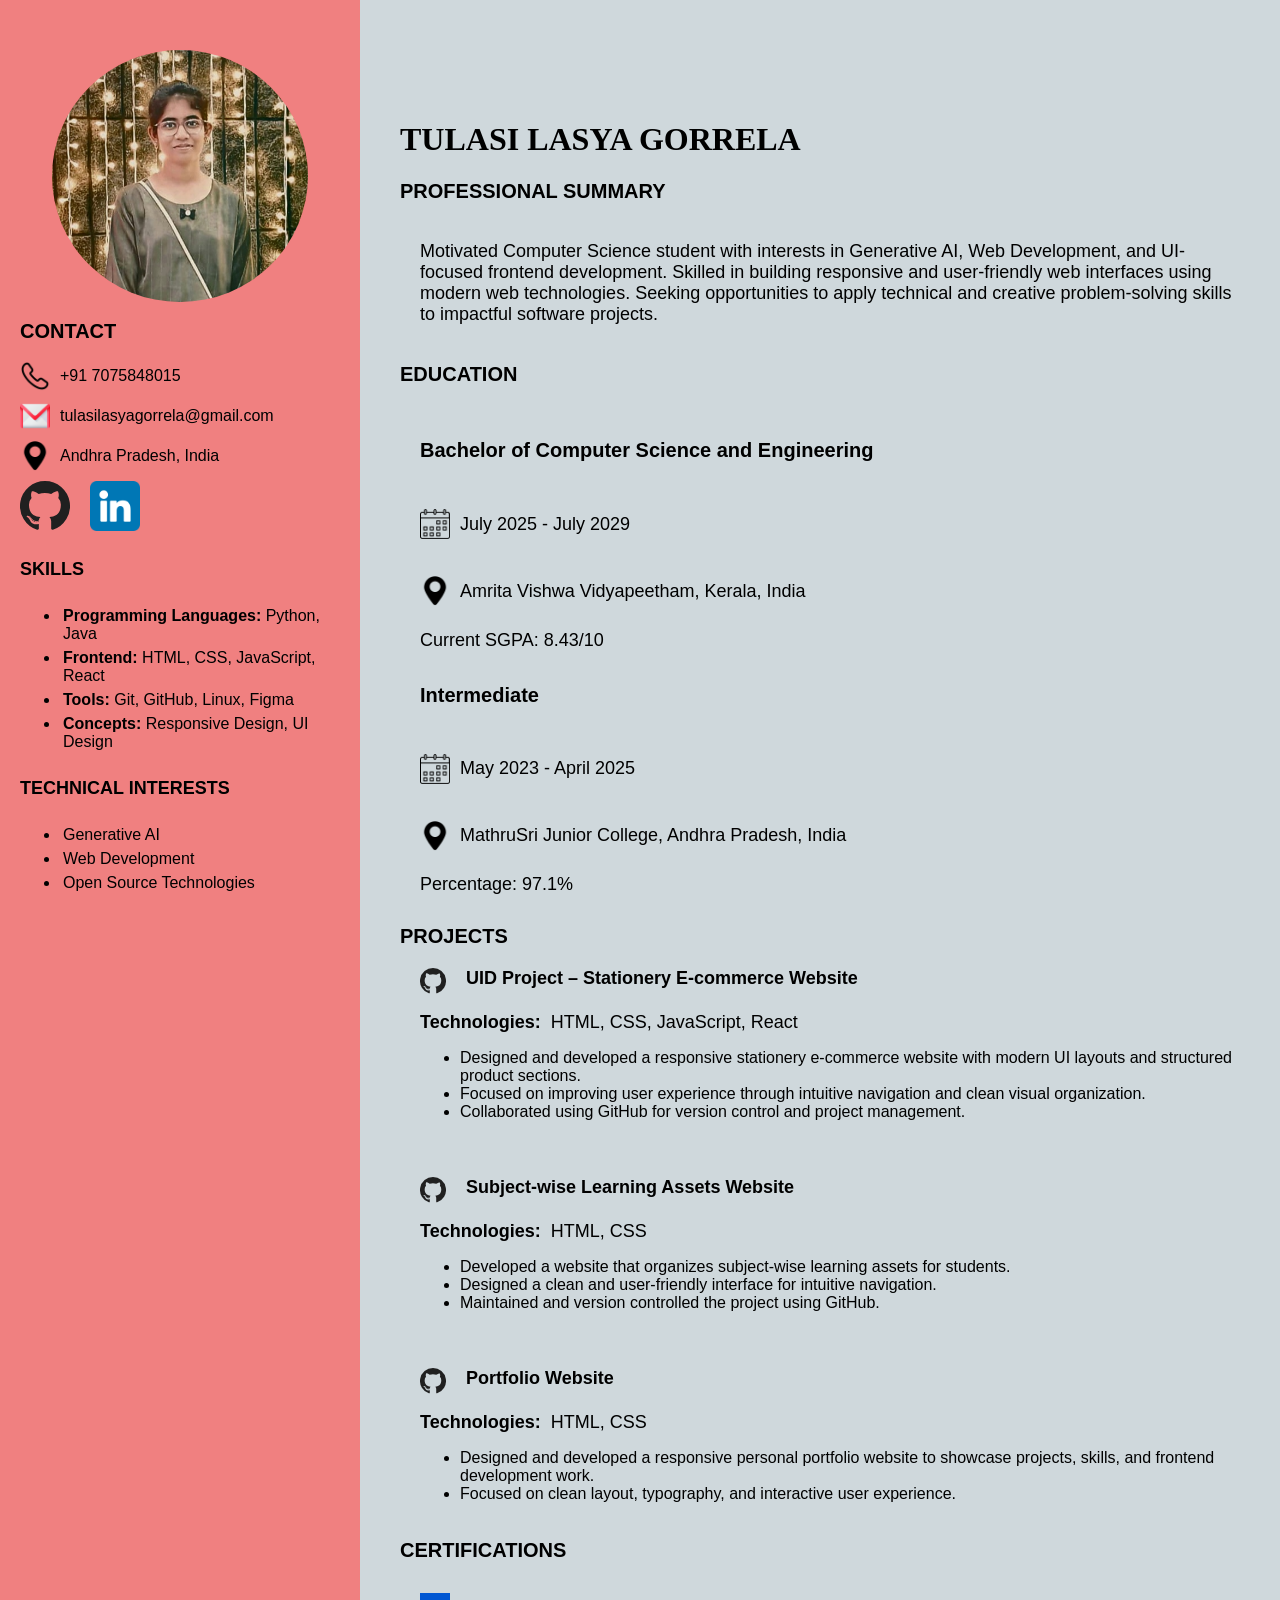
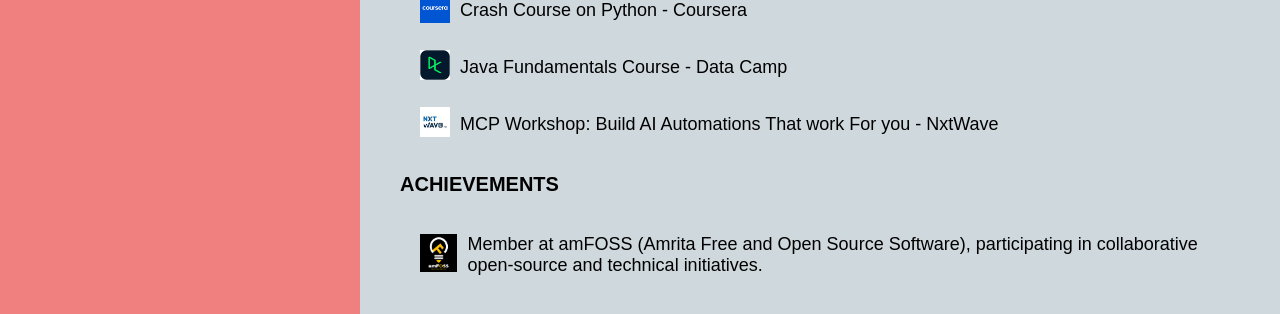
==== commit 727a84b0: "update resume" ====
--- a/index.html
+++ b/index.html
@@ -6,39 +6,48 @@
     <title>Tulasi Lasya Resume</title>
     <link rel="stylesheet" href="resume.css" />
   </head>
+
   <body>
     <div class="wrapper">
+      <!-- LEFT SECTION -->
+
       <div class="profile-container">
         <div class="circle-container">
           <img class="profile-img" src="assets/image.png" alt="profile img" />
         </div>
+
         <h2 class="name-mobile">TULASI LASYA GORRELA</h2>
+
         <br />
+
         <h4 class="side-heading">CONTACT</h4>
+
         <br />
+
         <div class="details">
           <img src="assets/calling.png" width="30" height="30" />
           <p>+91 7075848015</p>
         </div>
+
         <div class="details">
           <img src="assets/gmail.png" width="30" height="30" />
           <p>
-            <a href="mailto:tulasilasyagorrela@gmail.com"
-              >tulasilasyagorrela@gmail.com</a
-            >
+            <a href="mailto:tulasilasyagorrela@gmail.com">
+              tulasilasyagorrela@gmail.com
+            </a>
           </p>
         </div>
+
         <div class="details">
           <img src="assets/location.png" width="30" height="30" />
           <p>Andhra Pradesh, India</p>
         </div>
+
         <div class="contact-icons">
           <a href="https://github.com/TulasiLasya" target="_blank">
             <img src="assets/Orion_github.svg" width="50" height="50" />
           </a>
-          <a href="https://x.com/TulasiLasya301" target="_blank">
-            <img src="assets/twitter.png" width="50" height="50" />
-          </a>
+
           <a
             href="https://www.linkedin.com/in/tulasi-lasya-gorrela-ba954536a/"
             target="_blank"
@@ -46,18 +55,37 @@
             <img src="assets/linkedin.png" width="50" height="50" />
           </a>
         </div>
+
+        <!-- SKILLS -->
+
         <div class="lang">
           <h4>SKILLS</h4>
 
           <ul>
             <li><strong>Programming Languages:</strong> Python, Java</li>
-            <li><strong>Frontend:</strong> HTML, CSS, JavaScript, React</li>
-            <li><strong>Backend:</strong> Flask, REST APIs</li>
-            <li><strong>Tools:</strong> Git, GitHub, Linux</li>
-          </ul>
-        </div>
+
+            <li>
+              <strong>Frontend:</strong>
+              HTML, CSS, JavaScript, React
+            </li>
+
+            <li>
+              <strong>Tools:</strong>
+              Git, GitHub, Linux, Figma
+            </li>
+
+            <li>
+              <strong>Concepts:</strong>
+              Responsive Design, UI Design
+            </li>
+          </ul>
+        </div>
+
+        <!-- INTERESTS -->
+
         <div class="lang">
           <h4>TECHNICAL INTERESTS</h4>
+
           <ul>
             <li>Generative AI</li>
             <li>Web Development</li>
@@ -65,110 +93,227 @@
           </ul>
         </div>
       </div>
+
+      <!-- RIGHT SECTION -->
+
       <div class="main">
         <h1 class="name-desktop">TULASI LASYA GORRELA</h1>
+
+        <!-- SUMMARY -->
+
         <h4 class="side-heading">PROFESSIONAL SUMMARY</h4>
+
         <p class="profile-matter edu-wrap">
-          Motivated Computer Science student with interest in Generative AI and
-          Web Development. Skilled in Python, HTML, CSS and problem solving.
-          Seeking opportunities to apply technical skills and build impactful
-          software.
+          Motivated Computer Science student with interests in Generative AI,
+          Web Development, and UI-focused frontend development. Skilled in
+          building responsive and user-friendly web interfaces using modern web
+          technologies. Seeking opportunities to apply technical and creative
+          problem-solving skills to impactful software projects.
         </p>
 
+        <!-- EDUCATION -->
+
         <h4 class="side-heading">EDUCATION</h4>
+
         <div class="edu-wrap">
           <h5 class="side-head">
             Bachelor of Computer Science and Engineering
           </h5>
+
           <div class="edu-mat">
             <div class="edu-details">
               <img src="assets/dates.png" width="30" height="30" />
               <p>July 2025 - July 2029</p>
             </div>
+
             <div class="edu-details">
               <img src="assets/location.png" width="30" height="30" />
               <p>Amrita Vishwa Vidyapeetham, Kerala, India</p>
             </div>
+
             <p class="edu-details">Current SGPA: 8.43/10</p>
           </div>
+
           <h5 class="side-head">Intermediate</h5>
+
           <div class="edu-mat">
             <div class="edu-details">
               <img src="assets/dates.png" width="30" height="30" />
               <p>May 2023 - April 2025</p>
             </div>
+
             <div class="edu-details">
               <img src="assets/location.png" width="30" height="30" />
-              <p>Aakash Coaching Institute, Andhra Pradesh, India</p>
+              <p>MathruSri Junior College, Andhra Pradesh, India</p>
             </div>
+
             <p class="edu-details">Percentage: 97.1%</p>
           </div>
-          <h5 class="side-head">High School</h5>
-          <div class="edu-mat">
-            <div class="edu-details">
-              <img src="assets/dates.png" width="30" height="30" />
-              <p>April 2021 - April 2023</p>
-            </div>
-            <div class="edu-details">
-              <img src="assets/location.png" width="30" height="30" />
-              <p>Dr. KKR's Gowtham School, Andhra Pradesh, India</p>
-            </div>
-            <p class="edu-details">Percentage: 95%</p>
-          </div>
-        </div>
+        </div>
+
+        <!-- PROJECTS -->
 
         <h4 class="side-heading">PROJECTS</h4>
 
+        <!-- UID PROJECT -->
+
         <div class="edu-wrap">
           <div class="proj-details">
             <a
+              href="https://github.com/TulasiLasya/UID_Project"
+              target="_blank"
+            >
+              <img src="assets/Orion_github.svg" width="26" />
+              UID Project – Stationery E-commerce Website
+            </a>
+          </div>
+
+          <br />
+
+          <p class="project-tech edu-details">
+            <strong>Technologies:</strong>
+            HTML, CSS, JavaScript, React
+          </p>
+
+          <ul class="proj-ul">
+            <li>
+              Designed and developed a responsive stationery e-commerce website
+              with modern UI layouts and structured product sections.
+            </li>
+
+            <li>
+              Focused on improving user experience through intuitive navigation
+              and clean visual organization.
+            </li>
+
+            <li>
+              Collaborated using GitHub for version control and project
+              management.
+            </li>
+          </ul>
+        </div>
+
+        <!-- SUBJECT ASSETS WEBSITE -->
+
+        <div class="edu-wrap">
+          <div class="proj-details">
+            <a
               href="https://github.com/TulasiLasya/AVP-Project"
               target="_blank"
             >
-              <img src="assets/Orion_github.svg" width="26" />Subject-wise
-              Learning Assets Website
-            </a>
-          </div>
+              <img src="assets/Orion_github.svg" width="26" />
+              Subject-wise Learning Assets Website
+            </a>
+          </div>
+
           <br />
+
           <p class="project-tech edu-details">
-            <strong>Technologies:</strong> HTML, CSS
+            <strong>Technologies:</strong>
+            HTML, CSS
           </p>
 
           <ul class="proj-ul">
             <li>
-              Developed a website that organizes subject-wise assets for
-              students.
-            </li>
-            <li>Designed a simple interface for easy navigation.</li>
-            <li>Version Controlled and maintained the project using GitHub.</li>
-          </ul>
-        </div>
+              Developed a website that organizes subject-wise learning assets
+              for students.
+            </li>
+
+            <li>
+              Designed a clean and user-friendly interface for intuitive
+              navigation.
+            </li>
+
+            <li>Maintained and version controlled the project using GitHub.</li>
+          </ul>
+        </div>
+
+        <!-- PORTFOLIO WEBSITE -->
+
+        <div class="edu-wrap">
+          <div class="proj-details">
+            <a
+              href="https://github.com/TulasiLasya/TulasiLasyaPortfolio.github.io"
+              target="_blank"
+            >
+              <img src="assets/Orion_github.svg" width="26" />
+              Portfolio Website
+            </a>
+          </div>
+
+          <br />
+
+          <p class="project-tech edu-details">
+            <strong>Technologies:</strong>
+            HTML, CSS
+          </p>
+
+          <ul class="proj-ul">
+            <li>
+              Designed and developed a responsive personal portfolio website to
+              showcase projects, skills, and frontend development work.
+            </li>
+
+            <li>
+              Focused on clean layout, typography, and interactive user
+              experience.
+            </li>
+          </ul>
+        </div>
+
+        <!-- CERTIFICATIONS -->
 
         <h4 class="side-heading">CERTIFICATIONS</h4>
+
         <div class="edu-wrap">
           <div class="edu-details">
             <a
               href="https://www.coursera.org/account/accomplishments/verify/LG9TZ01P80ID"
               target="_blank"
-              ><img src="assets/coursera.png" width="30"
-            /></a>
-            <p>Crash course on Python</p>
-          </div>
+            >
+              <img src="assets/coursera.png" width="30" />
+            </a>
+
+            <p>Crash Course on Python - Coursera</p>
+          </div>
+
           <div class="edu-details">
             <a
-              href="https://www.linkedin.com/feed/update/urn:li:activity:7409585085257117696/"
-              ><img src="assets/nxtwave.jpeg" width="30"
-            /></a>
-            <p>Generative AI Workshop - NxtWave</p>
-          </div>
-        </div>
+              href="https://www.datacamp.com/completed/statement-of-accomplishment/track/c5d459fa429eccd0a8b89449a06eadfa8450b927?utm_medium=organic_social&utm_campaign=sharewidget&utm_content=soa&utm_source=copylink"
+              target="_blank"
+            >
+              <img src="assets/datacamp.png" width="30" />
+            </a>
+
+            <p>Java Fundamentals Course - Data Camp</p>
+          </div>
+
+          <div class="edu-details">
+            <a
+              href="https://www.linkedin.com/feed/update/urn:li:activity:7449510977932333056/"
+              target="_blank"
+            >
+              <img src="assets/nxtwave.jpeg" width="30" />
+            </a>
+
+            <p>MCP Workshop: Build AI Automations That work For you - NxtWave</p>
+          </div>
+        </div>
+
+        <!-- ACHIEVEMENTS -->
 
         <h4 class="side-heading">ACHIEVEMENTS</h4>
+
         <div class="edu-wrap">
           <div class="edu-details">
-            <a><img src="assets/amfoss.png" width="50" /></a>
+            <a>
+              <img src="assets/amfoss.png" width="50" />
+            </a>
+
             <p>
-              Member at amFOSS (Amrita Free and Open Source software)
+              Member at amFOSS (Amrita Free and Open Source Software),
+              participating in collaborative open-source and technical
+              initiatives.
             </p>
           </div>
         </div>
